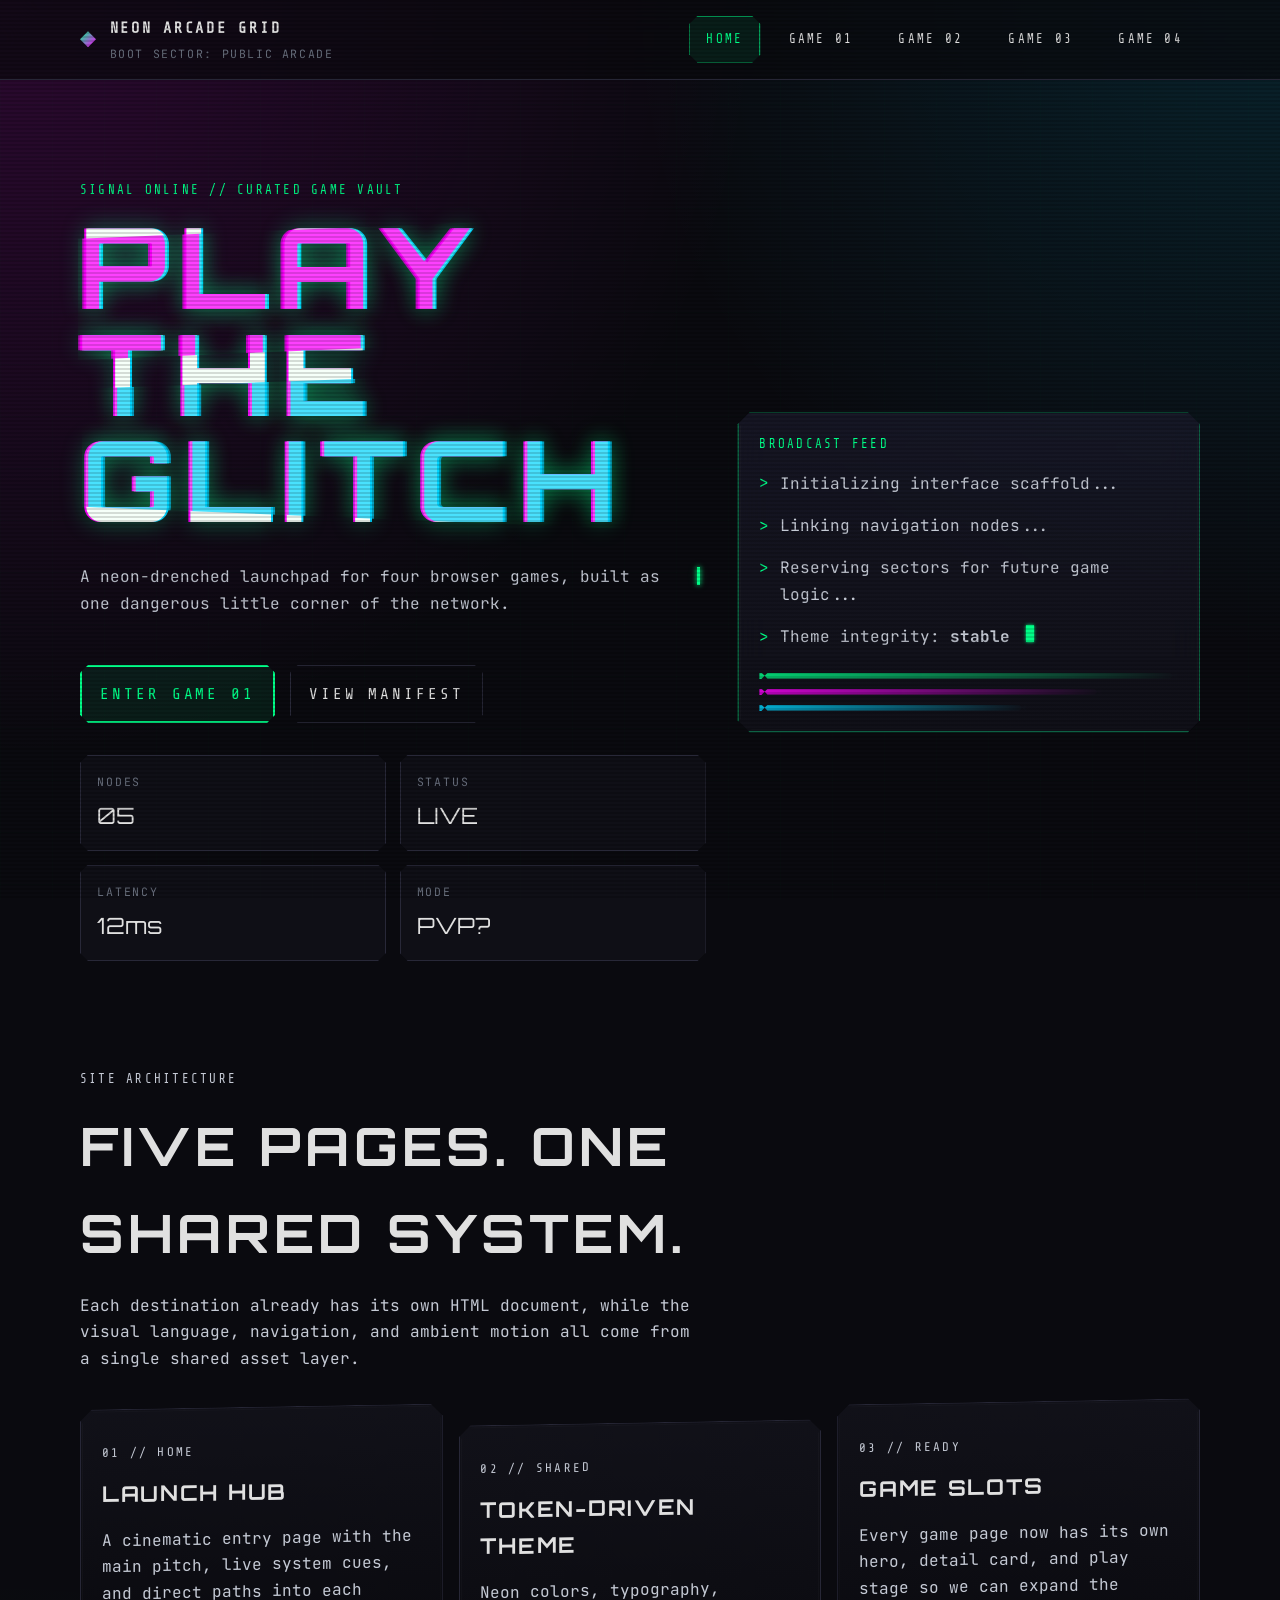
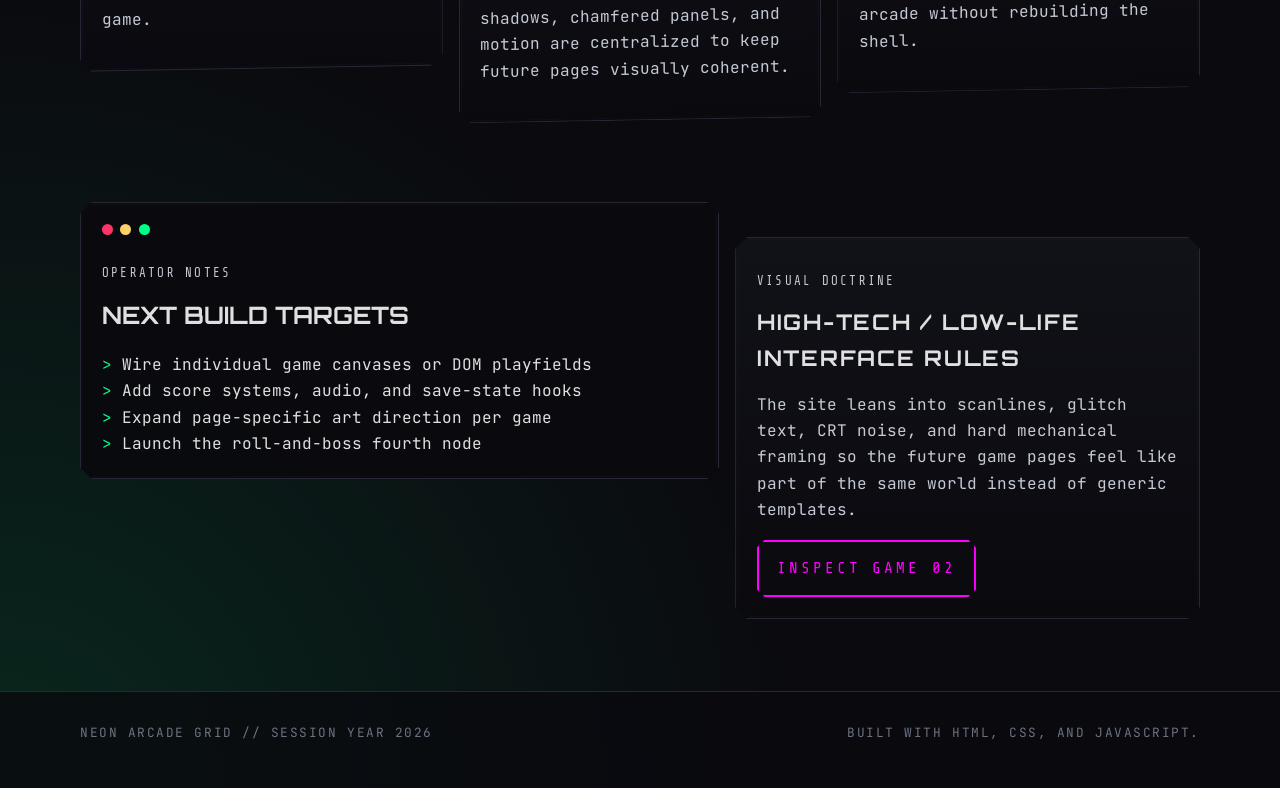
==== index.html @ 29656dc4 "Initial commit" ====
<!DOCTYPE html>
<html lang="en">
  <head>
    <meta charset="UTF-8" />
    <meta name="viewport" content="width=device-width, initial-scale=1.0" />
    <title>Neon Arcade Grid</title>
    <meta
      name="description"
      content="Neon Arcade Grid is a cyberpunk collection of browser games with glitch visuals, terminal-inspired UI, and neon-soaked navigation."
    />
    <link rel="preconnect" href="https://fonts.googleapis.com" />
    <link rel="preconnect" href="https://fonts.gstatic.com" crossorigin />
    <link
      href="https://fonts.googleapis.com/css2?family=JetBrains+Mono:wght@400;500;700;800&family=Orbitron:wght@500;700;800;900&family=Share+Tech+Mono&display=swap"
      rel="stylesheet"
    />
    <link rel="stylesheet" href="assets/css/styles.css" />
    <script defer src="assets/js/main.js"></script>
  </head>
  <body data-page="home">
    <div class="site-shell">
      <header class="site-header">
        <div class="container nav-frame">
          <a class="brand" href="index.html" aria-label="Neon Arcade Grid home">
            <span class="brand-mark"></span>
            <span class="brand-copy">
              <strong>Neon Arcade Grid</strong>
              <span>boot sector: public arcade</span>
            </span>
          </a>
          <button class="menu-toggle" type="button" aria-expanded="false" aria-controls="site-nav">
            <span></span>
            <span></span>
            <span></span>
            <span class="sr-only">Toggle navigation</span>
          </button>
          <nav class="site-nav" id="site-nav" aria-label="Primary">
            <a href="index.html" data-nav="home">Home</a>
            <a href="game-01.html" data-nav="game-01">Game 01</a>
            <a href="game-02.html" data-nav="game-02">Game 02</a>
            <a href="game-03.html" data-nav="game-03">Game 03</a>
            <a href="game-04.html" data-nav="game-04">Game 04</a>
          </nav>
        </div>
      </header>

      <main>
        <section class="hero-section">
          <div class="container hero-grid">
            <div class="hero-copy">
              <p class="eyebrow">Signal online // curated game vault</p>
              <h1 class="glitch-title" data-text="Play The Glitch">Play The Glitch</h1>
              <p class="hero-text type-line">
                A neon-drenched launchpad for four browser games, built as one dangerous little corner of the network.
              </p>
              <div class="hero-actions">
                <a class="button button-primary" href="game-01.html">Enter Game 01</a>
                <a class="button button-outline" href="#manifest">View Manifest</a>
              </div>
              <dl class="stat-grid">
                <div>
                  <dt>Nodes</dt>
                  <dd data-flicker="05">05</dd>
                </div>
                <div>
                  <dt>Status</dt>
                  <dd data-flicker="LIVE">LIVE</dd>
                </div>
                <div>
                  <dt>Latency</dt>
                  <dd data-flicker="12ms">12ms</dd>
                </div>
                <div>
                  <dt>Mode</dt>
                  <dd data-flicker="PVP?">PVP?</dd>
                </div>
              </dl>
            </div>

            <aside class="hero-panel panel holographic-panel" aria-label="System broadcast">
              <div class="panel-label">Broadcast feed</div>
              <div class="terminal-block">
                <p><span>&gt;</span> Initializing interface scaffold...</p>
                <p><span>&gt;</span> Linking navigation nodes...</p>
                <p><span>&gt;</span> Reserving sectors for future game logic...</p>
                <p><span>&gt;</span> Theme integrity: <strong>stable</strong><b class="cursor"></b></p>
              </div>
              <div class="hud-lines">
                <span></span>
                <span></span>
                <span></span>
              </div>
            </aside>
          </div>
        </section>

        <section class="content-section" id="manifest">
          <div class="container">
            <div class="section-heading">
              <p class="eyebrow accent-cyan">Site architecture</p>
              <h2>Five Pages. One Shared System.</h2>
              <p>
                Each destination already has its own HTML document, while the visual language, navigation, and ambient motion all come from a single shared asset layer.
              </p>
            </div>
            <div class="feature-grid">
              <article class="panel feature-card">
                <p class="card-tag">01 // Home</p>
                <h3>Launch Hub</h3>
                <p>A cinematic entry page with the main pitch, live system cues, and direct paths into each game.</p>
              </article>
              <article class="panel feature-card">
                <p class="card-tag accent-pink">02 // Shared</p>
                <h3>Token-Driven Theme</h3>
                <p>Neon colors, typography, shadows, chamfered panels, and motion are centralized to keep future pages visually coherent.</p>
              </article>
              <article class="panel feature-card">
                <p class="card-tag accent-cyan">03 // Ready</p>
                <h3>Game Slots</h3>
                <p>Every game page now has its own hero, detail card, and play stage so we can expand the arcade without rebuilding the shell.</p>
              </article>
            </div>
          </div>
        </section>

        <section class="content-section terminal-section">
          <div class="container terminal-layout">
            <article class="panel terminal-panel">
              <div class="terminal-topbar">
                <span></span>
                <span></span>
                <span></span>
              </div>
              <div class="terminal-copy">
                <p class="eyebrow">Operator notes</p>
                <h2>Next Build Targets</h2>
                <ul class="terminal-list">
                  <li><span>&gt;</span> Wire individual game canvases or DOM playfields</li>
                  <li><span>&gt;</span> Add score systems, audio, and save-state hooks</li>
                  <li><span>&gt;</span> Expand page-specific art direction per game</li>
                  <li><span>&gt;</span> Launch the roll-and-boss fourth node</li>
                </ul>
              </div>
            </article>
            <article class="panel manifesto-card">
              <p class="card-tag">Visual doctrine</p>
              <h3>High-tech / low-life interface rules</h3>
              <p>
                The site leans into scanlines, glitch text, CRT noise, and hard mechanical framing so the future game pages feel like part of the same world instead of generic templates.
              </p>
              <a class="button button-secondary" href="game-02.html">Inspect Game 02</a>
            </article>
          </div>
        </section>
      </main>

      <footer class="site-footer">
        <div class="container footer-frame">
          <p>Neon Arcade Grid // session year <span data-year></span></p>
          <p>Built with HTML, CSS, and JavaScript.</p>
        </div>
      </footer>
    </div>
  </body>
</html>
---- assets/css/styles.css ----
:root {
  --background: #0a0a0f;
  --foreground: #e0e0e0;
  --card: #12121a;
  --muted: #1c1c2e;
  --muted-foreground: #6b7280;
  --accent: #00ff88;
  --accent-secondary: #ff00ff;
  --accent-tertiary: #00d4ff;
  --border: #2a2a3a;
  --input: #12121a;
  --ring: #00ff88;
  --destructive: #ff3366;
  --shadow-neon: 0 0 5px #00ff88, 0 0 10px rgba(0, 255, 136, 0.25);
  --shadow-neon-sm: 0 0 3px #00ff88, 0 0 6px rgba(0, 255, 136, 0.18);
  --shadow-neon-lg: 0 0 10px #00ff88, 0 0 20px rgba(0, 255, 136, 0.38), 0 0 42px rgba(0, 255, 136, 0.16);
  --shadow-neon-secondary: 0 0 5px #ff00ff, 0 0 20px rgba(255, 0, 255, 0.38);
  --shadow-neon-tertiary: 0 0 5px #00d4ff, 0 0 20px rgba(0, 212, 255, 0.38);
  --container: min(1120px, calc(100% - 2rem));
  --transition-fast: 120ms steps(4);
  --transition-smooth: 220ms cubic-bezier(0.4, 0, 0.2, 1);
  --chamfer: polygon(0 12px, 12px 0, calc(100% - 12px) 0, 100% 12px, 100% calc(100% - 12px), calc(100% - 12px) 100%, 12px 100%, 0 calc(100% - 12px));
  --chamfer-sm: polygon(0 8px, 8px 0, calc(100% - 8px) 0, 100% 8px, 100% calc(100% - 8px), calc(100% - 8px) 100%, 8px 100%, 0 calc(100% - 8px));
}

*,
*::before,
*::after {
  box-sizing: border-box;
}

html {
  scroll-behavior: smooth;
}

body {
  margin: 0;
  min-height: 100vh;
  background:
    radial-gradient(circle at top left, rgba(255, 0, 255, 0.14), transparent 28%),
    radial-gradient(circle at top right, rgba(0, 212, 255, 0.12), transparent 24%),
    radial-gradient(circle at bottom left, rgba(0, 255, 136, 0.12), transparent 30%),
    var(--background);
  color: var(--foreground);
  font-family: "JetBrains Mono", "Fira Code", Consolas, monospace;
  line-height: 1.65;
  position: relative;
  overflow-x: hidden;
}

body::before {
  content: "";
  position: fixed;
  inset: 0;
  background-image:
    linear-gradient(rgba(0, 255, 136, 0.04) 1px, transparent 1px),
    linear-gradient(90deg, rgba(0, 255, 136, 0.04) 1px, transparent 1px);
  background-size: 52px 52px;
  opacity: 0.38;
  pointer-events: none;
  z-index: -2;
}

body::after {
  content: "";
  position: fixed;
  inset: 0;
  background: repeating-linear-gradient(0deg, transparent, transparent 2px, rgba(0, 0, 0, 0.34) 2px, rgba(0, 0, 0, 0.34) 4px);
  opacity: 0.4;
  pointer-events: none;
  z-index: 50;
}

a {
  color: inherit;
  text-decoration: none;
}

button,
a,
input,
textarea,
select {
  -webkit-tap-highlight-color: transparent;
}

button:focus-visible,
a:focus-visible {
  outline: 2px solid var(--ring);
  outline-offset: 4px;
  box-shadow: var(--shadow-neon);
}

.sr-only {
  position: absolute;
  width: 1px;
  height: 1px;
  padding: 0;
  margin: -1px;
  overflow: hidden;
  clip: rect(0, 0, 0, 0);
  border: 0;
}

.site-shell {
  position: relative;
  isolation: isolate;
}

.container {
  width: var(--container);
  margin: 0 auto;
}

.site-header {
  position: sticky;
  top: 0;
  z-index: 30;
  backdrop-filter: blur(18px);
  background: rgba(10, 10, 15, 0.72);
  border-bottom: 1px solid rgba(42, 42, 58, 0.9);
}

.nav-frame {
  display: flex;
  align-items: center;
  justify-content: space-between;
  gap: 1rem;
  padding: 1rem 0;
  position: relative;
}

.brand {
  display: inline-flex;
  align-items: center;
  gap: 0.85rem;
  min-height: 44px;
}

.brand-mark {
  width: 1rem;
  height: 1rem;
  background: linear-gradient(135deg, var(--accent), var(--accent-secondary));
  box-shadow: var(--shadow-neon-lg);
  clip-path: var(--chamfer-sm);
}

.brand-copy {
  display: grid;
  gap: 0.15rem;
}

.brand-copy strong,
.eyebrow,
.card-tag,
.stage-label,
.panel-label,
.site-nav a,
.button {
  font-family: "Share Tech Mono", monospace;
  letter-spacing: 0.18em;
  text-transform: uppercase;
}

.brand-copy strong {
  font-size: 0.95rem;
}

.brand-copy span {
  color: var(--muted-foreground);
  font-size: 0.72rem;
  letter-spacing: 0.14em;
  text-transform: uppercase;
}

.menu-toggle {
  display: none;
  width: 48px;
  height: 48px;
  border: 1px solid var(--border);
  background: rgba(18, 18, 26, 0.88);
  clip-path: var(--chamfer-sm);
  padding: 0;
  align-items: center;
  justify-content: center;
  flex-direction: column;
  gap: 0.28rem;
  cursor: pointer;
}

.menu-toggle span:not(.sr-only) {
  display: block;
  width: 20px;
  height: 2px;
  background: var(--foreground);
  transition: transform var(--transition-smooth), opacity var(--transition-smooth);
}

.menu-toggle[aria-expanded="true"] span:nth-child(1) {
  transform: translateY(6px) rotate(45deg);
}

.menu-toggle[aria-expanded="true"] span:nth-child(2) {
  opacity: 0;
}

.menu-toggle[aria-expanded="true"] span:nth-child(3) {
  transform: translateY(-6px) rotate(-45deg);
}

.site-nav {
  display: flex;
  align-items: center;
  gap: 0.7rem;
}

.site-nav a {
  position: relative;
  min-height: 44px;
  display: inline-flex;
  align-items: center;
  justify-content: center;
  padding: 0.75rem 1rem;
  color: var(--foreground);
  font-size: 0.78rem;
  clip-path: var(--chamfer-sm);
  border: 1px solid transparent;
  transition: color var(--transition-fast), border-color var(--transition-fast), box-shadow var(--transition-smooth), background var(--transition-smooth);
}

.site-nav a:hover,
.site-nav a.is-active {
  color: var(--accent);
  border-color: rgba(0, 255, 136, 0.6);
  background: rgba(0, 255, 136, 0.08);
  box-shadow: var(--shadow-neon-sm);
}

.hero-section,
.page-hero {
  padding: 5.5rem 0 3rem;
}

.hero-grid,
.page-hero-grid {
  display: grid;
  grid-template-columns: minmax(0, 1.15fr) minmax(280px, 0.85fr);
  gap: 2rem;
  align-items: center;
}

.eyebrow,
.card-tag,
.stage-label,
.panel-label {
  color: var(--accent);
  font-size: 0.78rem;
}

.accent-pink {
  color: var(--accent-secondary);
}

.accent-cyan {
  color: var(--accent-tertiary);
}

.glitch-title,
.page-title,
h2,
h3 {
  font-family: "Orbitron", "Share Tech Mono", monospace;
  text-transform: uppercase;
  margin: 0;
}

.glitch-title {
  position: relative;
  font-size: clamp(3.5rem, 10vw, 7rem);
  line-height: 0.95;
  letter-spacing: 0.1em;
  margin: 0.4rem 0 1rem;
  color: #f6fff9;
  text-shadow: -2px 0 var(--accent-secondary), 2px 0 var(--accent-tertiary), 0 0 24px rgba(0, 255, 136, 0.4);
  animation: rgb-shift 2.8s infinite steps(2);
}

.glitch-title::before,
.glitch-title::after {
  content: attr(data-text);
  position: absolute;
  inset: 0;
  pointer-events: none;
}

.glitch-title::before {
  color: var(--accent-secondary);
  transform: translate(-2px, 0);
  clip-path: polygon(0 8%, 100% 0, 100% 38%, 0 46%);
  opacity: 0.75;
  animation: glitch-slice 3s infinite steps(2);
}

.glitch-title::after {
  color: var(--accent-tertiary);
  transform: translate(2px, 0);
  clip-path: polygon(0 55%, 100% 48%, 100% 100%, 0 92%);
  opacity: 0.7;
  animation: glitch-slice 2.4s infinite reverse steps(2);
}

.page-title {
  font-size: clamp(2.7rem, 8vw, 5rem);
  letter-spacing: 0.12em;
  color: #f1fffb;
  text-shadow: -2px 0 var(--accent-secondary), 2px 0 var(--accent-tertiary);
}

.hero-text,
.section-heading p,
.panel p {
  max-width: 62ch;
  color: #c5cad5;
}

.type-line {
  position: relative;
  display: inline-block;
  padding-right: 0.75rem;
}

.type-line::after {
  content: "";
  position: absolute;
  right: 0;
  top: 0.2em;
  width: 0.16rem;
  height: 1.1em;
  background: var(--accent);
  box-shadow: var(--shadow-neon);
  animation: blink 1s step-end infinite;
}

.hero-actions {
  display: flex;
  flex-wrap: wrap;
  gap: 0.9rem;
  margin: 2rem 0;
}

.button {
  min-height: 46px;
  display: inline-flex;
  align-items: center;
  justify-content: center;
  padding: 0.85rem 1.15rem;
  border: 2px solid var(--accent);
  color: var(--accent);
  background: transparent;
  clip-path: var(--chamfer-sm);
  transition: transform var(--transition-fast), background var(--transition-fast), color var(--transition-fast), border-color var(--transition-fast), box-shadow var(--transition-smooth), filter var(--transition-fast);
}

.button:hover {
  transform: translateY(-1px);
}

.button:disabled {
  opacity: 0.42;
  cursor: not-allowed;
  filter: grayscale(0.2);
  transform: none;
  box-shadow: none;
}

.button-primary {
  background: rgba(0, 255, 136, 0.08);
}

.button-primary:hover {
  background: var(--accent);
  color: var(--background);
  box-shadow: var(--shadow-neon-lg);
}

.button-secondary {
  border-color: var(--accent-secondary);
  color: var(--accent-secondary);
}

.button-secondary:hover {
  background: var(--accent-secondary);
  color: var(--background);
  box-shadow: var(--shadow-neon-secondary);
}

.button-outline {
  border-width: 1px;
  border-color: var(--border);
  color: var(--foreground);
}

.button-outline:hover {
  border-color: var(--accent);
  color: var(--accent);
  box-shadow: var(--shadow-neon-sm);
}

.panel {
  position: relative;
  background: linear-gradient(180deg, rgba(18, 18, 26, 0.95), rgba(10, 10, 15, 0.94));
  border: 1px solid rgba(42, 42, 58, 0.92);
  padding: 1.3rem;
  clip-path: var(--chamfer);
  overflow: hidden;
  transition: transform var(--transition-fast), border-color var(--transition-fast), box-shadow var(--transition-smooth);
}

.panel::before {
  content: "";
  position: absolute;
  inset: 1px;
  border: 1px solid rgba(255, 255, 255, 0.02);
  clip-path: var(--chamfer);
  pointer-events: none;
}

.panel:hover {
  transform: translateY(-2px);
  border-color: rgba(0, 255, 136, 0.62);
  box-shadow: var(--shadow-neon);
}

.holographic-panel {
  background: linear-gradient(180deg, rgba(28, 28, 46, 0.68), rgba(18, 18, 26, 0.84));
  border-color: rgba(0, 255, 136, 0.32);
  backdrop-filter: blur(16px);
  box-shadow: var(--shadow-neon-sm);
}

.holographic-panel::after,
.detail-panel::after,
.manifesto-card::after {
  content: "";
  position: absolute;
  inset: 0;
  background: linear-gradient(90deg, transparent 0, rgba(0, 255, 136, 0.08) 50%, transparent 100%);
  transform: translateX(-100%);
  animation: sweep 5s infinite;
  pointer-events: none;
}

.terminal-block,
.terminal-copy {
  font-family: "JetBrains Mono", monospace;
}

.terminal-block p,
.terminal-list li {
  display: flex;
  align-items: baseline;
  gap: 0.65rem;
}

.terminal-block span,
.terminal-list span {
  color: var(--accent);
}

.cursor {
  display: inline-block;
  width: 0.5rem;
  height: 1.05rem;
  margin-left: 0.35rem;
  background: var(--accent);
  animation: blink 1s step-end infinite;
  vertical-align: text-bottom;
  box-shadow: var(--shadow-neon-sm);
}

.hud-lines {
  display: grid;
  gap: 0.65rem;
  margin-top: 1.4rem;
}

.hud-lines span {
  display: block;
  height: 0.35rem;
  background: linear-gradient(90deg, var(--accent), transparent);
  clip-path: var(--chamfer-sm);
  opacity: 0.8;
}

.hud-lines span:nth-child(2) {
  background: linear-gradient(90deg, var(--accent-secondary), transparent);
  width: 82%;
}

.hud-lines span:nth-child(3) {
  background: linear-gradient(90deg, var(--accent-tertiary), transparent);
  width: 64%;
}

.stat-grid {
  display: grid;
  grid-template-columns: repeat(2, minmax(0, 1fr));
  gap: 0.85rem;
  margin-top: 2rem;
}

.stat-grid div {
  padding: 1rem;
  background: rgba(18, 18, 26, 0.72);
  border: 1px solid rgba(42, 42, 58, 0.95);
  clip-path: var(--chamfer-sm);
}

.stat-grid dt {
  font-size: 0.72rem;
  text-transform: uppercase;
  letter-spacing: 0.16em;
  color: var(--muted-foreground);
}

.stat-grid dd {
  margin: 0.4rem 0 0;
  font-family: "Orbitron", monospace;
  font-size: 1.4rem;
  color: var(--foreground);
}

.content-section {
  padding: 2rem 0 4.5rem;
}

.section-heading {
  max-width: 48rem;
  margin-bottom: 1.75rem;
}

.section-heading h2 {
  font-size: clamp(2rem, 5vw, 3.3rem);
  letter-spacing: 0.08em;
  margin: 0.2rem 0 0.8rem;
}

.feature-grid {
  display: grid;
  grid-template-columns: repeat(3, minmax(0, 1fr));
  gap: 1rem;
  align-items: start;
  transform: skewY(-1deg);
}

.feature-card:nth-child(2) {
  transform: translateY(1.4rem);
}

.feature-card:nth-child(3) {
  transform: translateY(0.5rem);
}

.feature-card h3,
.manifesto-card h3,
.detail-panel h2 {
  font-size: 1.35rem;
  letter-spacing: 0.08em;
  margin: 0.4rem 0 0.8rem;
}

.terminal-section {
  position: relative;
}

.terminal-layout {
  display: grid;
  grid-template-columns: minmax(0, 1.1fr) minmax(280px, 0.8fr);
  gap: 1rem;
  align-items: start;
}

.terminal-panel {
  background: rgba(10, 10, 15, 0.96);
}

.terminal-topbar {
  display: flex;
  gap: 0.45rem;
  padding-bottom: 1rem;
}

.terminal-topbar span {
  width: 0.7rem;
  height: 0.7rem;
  border-radius: 999px;
  background: var(--destructive);
}

.terminal-topbar span:nth-child(2) {
  background: #ffd166;
}

.terminal-topbar span:nth-child(3) {
  background: var(--accent);
}

.terminal-list {
  padding: 0;
  margin: 1rem 0 0;
  list-style: none;
}

.manifesto-card {
  margin-top: 2.2rem;
}

.inner-page {
  min-height: calc(100vh - 180px);
}

body[data-page="game-04"] .site-shell {
  min-height: 100vh;
  display: grid;
  grid-template-rows: auto 1fr;
}

body[data-page="game-04"] .inner-page {
  min-height: 0;
  height: calc(100vh - 78px);
  display: grid;
  grid-template-rows: auto auto 1fr;
  overflow: hidden;
}

body[data-page="game-04"] .page-hero {
  padding: 1rem 0 0.75rem;
}

body[data-page="game-04"] .page-hero-grid {
  gap: 1rem;
  align-items: start;
}

body[data-page="game-04"] .page-title {
  font-size: clamp(2rem, 4.2vw, 3.3rem);
}

body[data-page="game-04"] .hero-text {
  max-width: 54ch;
  font-size: 0.95rem;
}

body[data-page="game-04"] .hero-actions {
  margin: 1rem 0 0;
}

body[data-page="game-04"] .hero-actions .button {
  min-height: 40px;
  padding: 0.7rem 1rem;
}

body[data-page="game-04"] .detail-panel h2 {
  font-size: 1.05rem;
  margin-bottom: 0.45rem;
}

body[data-page="game-04"] .detail-panel p {
  font-size: 0.9rem;
}

body[data-page="game-04"] .content-section {
  padding: 0.75rem 0 1rem;
  min-height: 0;
  display: grid;
}

body[data-page="game-04"] .content-section > .container {
  min-height: 0;
}

body[data-page="game-04"] .terminal-panel.slim-terminal {
  max-height: 100%;
  overflow: auto;
}

body[data-page="game-04"] .site-footer {
  display: none;
}

@media (min-width: 901px) {
  body[data-page="game-04"] .page-hero {
    display: none;
  }

  body[data-page="game-04"] .inner-page {
    grid-template-rows: auto 1fr;
  }

  body[data-page="game-04"] .content-section {
    padding: 0.4rem 0 0.5rem;
  }

  body[data-page="game-04"] .relic-layout {
    grid-template-columns: 1fr;
  }

  body[data-page="game-04"] .terminal-panel.slim-terminal {
    display: none;
  }

  body[data-page="game-04"] .relic-panel {
    gap: 0.75rem;
  }

  body[data-page="game-04"] .relic-hud {
    align-items: center;
  }

  body[data-page="game-04"] .relic-grid {
    grid-template-columns: minmax(0, 1.7fr) minmax(300px, 0.82fr);
    gap: 0.75rem;
    min-height: 0;
  }

  body[data-page="game-04"] .relic-live-strip {
    gap: 0.55rem;
  }

  body[data-page="game-04"] .relic-screen {
    padding: 0.65rem;
    gap: 0.55rem;
  }

  body[data-page="game-04"] .relic-canvas {
    max-height: min(32vh, 300px);
  }

  body[data-page="game-04"] .combat-log {
    min-height: 104px;
    max-height: 140px;
  }

  body[data-page="game-04"] .loadout-card {
    padding: 0.8rem;
  }

  body[data-page="game-04"] .loadout-list {
    gap: 0.55rem;
    max-height: none;
  }

  body[data-page="game-04"] .actor-card {
    min-height: 94px;
  }

  body[data-page="game-04"] .combat-stage {
    gap: 0.75rem;
    max-height: none;
    overflow: visible;
    padding-right: 0;
  }
}

.landscape-warning {
  display: none;
  padding: 1.5rem 0 0;
}

.landscape-warning-panel {
  text-align: center;
  display: grid;
  gap: 0.55rem;
}

.game-layout {
  display: grid;
  grid-template-columns: minmax(0, 1.4fr) minmax(260px, 0.6fr);
  gap: 1rem;
  align-items: start;
}

.alt-layout {
  grid-template-columns: minmax(260px, 0.65fr) minmax(0, 1.35fr);
}

.relic-layout {
  grid-template-columns: minmax(220px, 0.42fr) minmax(0, 1.58fr);
  align-items: stretch;
  min-height: 100%;
}

.slim-terminal {
  min-height: 100%;
}

.game-stage,
.wide-stage {
  padding: 1rem;
}

.snake-panel {
  display: grid;
  gap: 1rem;
}

.snake-hud {
  display: flex;
  justify-content: space-between;
  gap: 1rem;
  align-items: end;
}

.snake-meta {
  display: grid;
  gap: 0.75rem;
  justify-items: end;
}

.ping-meta {
  display: grid;
  gap: 0.75rem;
  justify-items: end;
}

.score-row {
  display: flex;
  flex-wrap: wrap;
  gap: 0.75rem;
}

.ping-ai-score {
  border-color: rgba(255, 0, 255, 0.45);
  background: rgba(255, 0, 255, 0.08);
  box-shadow: var(--shadow-neon-secondary);
}

.ping-ai-score strong {
  color: var(--accent-secondary);
  text-shadow: 0 0 12px rgba(255, 0, 255, 0.35);
}

.mode-switcher {
  display: flex;
  flex-wrap: wrap;
  justify-content: flex-end;
  gap: 0.5rem;
}

.mode-button {
  min-height: 40px;
  padding: 0.65rem 0.85rem;
  font-size: 0.72rem;
}

.mode-button.is-active {
  border-color: var(--accent-secondary);
  color: var(--accent-secondary);
  background: rgba(255, 0, 255, 0.12);
  box-shadow: var(--shadow-neon-secondary);
}

.snake-status {
  margin: 0.35rem 0 0;
  color: var(--muted-foreground);
  text-transform: uppercase;
  letter-spacing: 0.12em;
  font-size: 0.82rem;
}

.score-box {
  min-width: 110px;
  padding: 0.9rem 1rem;
  border: 1px solid rgba(0, 255, 136, 0.45);
  clip-path: var(--chamfer-sm);
  background: rgba(0, 255, 136, 0.06);
  box-shadow: var(--shadow-neon-sm);
  text-align: right;
}

.score-box span {
  display: block;
  color: var(--muted-foreground);
  font-family: "Share Tech Mono", monospace;
  font-size: 0.72rem;
  letter-spacing: 0.18em;
  text-transform: uppercase;
}

.score-box strong {
  display: block;
  margin-top: 0.3rem;
  font-family: "Orbitron", monospace;
  font-size: 2rem;
  color: var(--accent);
  text-shadow: 0 0 12px rgba(0, 255, 136, 0.35);
}

.stage-screen {
  min-height: 360px;
  display: grid;
  justify-items: center;
  align-items: center;
  margin-top: 0.8rem;
  color: var(--foreground);
  text-transform: uppercase;
  letter-spacing: 0.18em;
  text-align: center;
  padding: 1.5rem;
  border: 1px solid rgba(42, 42, 58, 0.95);
  clip-path: var(--chamfer);
  background:
    radial-gradient(circle at center, rgba(0, 255, 136, 0.14), transparent 55%),
    linear-gradient(180deg, rgba(28, 28, 46, 0.75), rgba(10, 10, 15, 0.95));
  box-shadow: inset 0 0 30px rgba(0, 255, 136, 0.08);
}

.snake-screen {
  position: relative;
  overflow: hidden;
  padding: clamp(0.75rem, 2vw, 1rem);
  background:
    linear-gradient(rgba(0, 255, 136, 0.06) 1px, transparent 1px),
    linear-gradient(90deg, rgba(0, 255, 136, 0.06) 1px, transparent 1px),
    radial-gradient(circle at center, rgba(0, 255, 136, 0.14), transparent 60%),
    linear-gradient(180deg, rgba(7, 19, 14, 0.96), rgba(10, 10, 15, 0.98));
  background-size: 24px 24px, 24px 24px, auto, auto;
}

.ping-panel {
  display: grid;
  gap: 1rem;
}

.ping-hud {
  display: flex;
  justify-content: space-between;
  gap: 1rem;
  align-items: end;
}

.ping-screen {
  position: relative;
  overflow: hidden;
  padding: clamp(0.75rem, 2vw, 1rem);
  background:
    linear-gradient(rgba(255, 0, 255, 0.06) 1px, transparent 1px),
    linear-gradient(90deg, rgba(255, 0, 255, 0.06) 1px, transparent 1px),
    radial-gradient(circle at center, rgba(255, 0, 255, 0.12), transparent 60%),
    linear-gradient(180deg, rgba(20, 8, 19, 0.96), rgba(10, 10, 15, 0.98));
  background-size: 28px 28px, 28px 28px, auto, auto;
}

.ping-canvas {
  width: min(100%, 520px);
  aspect-ratio: 52 / 76;
  border: 1px solid rgba(255, 0, 255, 0.3);
  clip-path: var(--chamfer-sm);
  background:
    repeating-linear-gradient(0deg, rgba(255, 255, 255, 0.02), rgba(255, 255, 255, 0.02) 2px, transparent 2px, transparent 4px),
    rgba(12, 7, 14, 0.98);
  box-shadow: inset 0 0 24px rgba(255, 0, 255, 0.12), 0 0 24px rgba(255, 0, 255, 0.1);
  cursor: crosshair;
}

.cube-panel {
  display: grid;
  gap: 1rem;
}

.cube-hud {
  display: flex;
  justify-content: space-between;
  gap: 1rem;
  align-items: end;
}

.cube-screen {
  position: relative;
  overflow: hidden;
  padding: clamp(0.75rem, 2vw, 1rem);
  background:
    linear-gradient(rgba(0, 212, 255, 0.06) 1px, transparent 1px),
    linear-gradient(90deg, rgba(0, 212, 255, 0.06) 1px, transparent 1px),
    radial-gradient(circle at center, rgba(0, 212, 255, 0.14), transparent 60%),
    linear-gradient(180deg, rgba(8, 16, 22, 0.96), rgba(10, 10, 15, 0.98));
  background-size: 28px 28px, 28px 28px, auto, auto;
}

.cube-canvas {
  width: min(100%, clamp(320px, 72vh, 560px));
  aspect-ratio: 1;
  justify-self: center;
  align-self: center;
  border: 1px solid rgba(0, 212, 255, 0.3);
  clip-path: var(--chamfer-sm);
  background:
    repeating-linear-gradient(0deg, rgba(255, 255, 255, 0.02), rgba(255, 255, 255, 0.02) 2px, transparent 2px, transparent 4px),
    rgba(7, 12, 18, 0.98);
  box-shadow: inset 0 0 24px rgba(0, 212, 255, 0.12), 0 0 24px rgba(0, 212, 255, 0.1);
}

.relic-panel {
  display: grid;
  gap: 1rem;
  min-height: 100%;
}

.relic-hud {
  display: flex;
  justify-content: space-between;
  gap: 1rem;
  align-items: end;
}

.relic-grid {
  display: grid;
  grid-template-columns: minmax(0, 1.55fr) minmax(320px, 0.95fr);
  gap: 1rem;
  align-items: start;
  min-height: 100%;
}

.relic-subpanel {
  display: grid;
  gap: 1rem;
  min-height: 0;
}

.relic-sidebar {
  display: grid;
  gap: 1rem;
  grid-template-rows: minmax(0, 1fr) minmax(0, 1fr);
  min-height: 0;
}

.relic-loadout-panel,
.relic-combat-panel {
  min-height: 0;
  align-content: start;
}

.relic-loadout-panel {
  grid-template-rows: auto auto auto minmax(0, 1fr);
}

.relic-combat-panel {
  grid-template-rows: auto minmax(0, 1fr);
}

.relic-arena-panel {
  display: grid;
  gap: 1rem;
  min-height: 100%;
  grid-template-rows: auto auto minmax(0, 1fr);
}

.arena-heading {
  display: grid;
  gap: 0.35rem;
}

.arena-hint {
  margin: 0;
  color: #c8d2dd;
  font-size: 0.86rem;
}

.relic-live-strip {
  display: grid;
  gap: 0.7rem;
}

.relic-live-overlay {
  width: 100%;
  align-self: start;
}

.relic-bars {
  grid-template-columns: repeat(2, minmax(0, 1fr));
}

.relic-screen {
  min-height: 0;
  height: 100%;
  align-content: start;
  gap: 0.75rem;
  padding: clamp(0.75rem, 2vw, 1rem);
  background:
    linear-gradient(rgba(90, 255, 214, 0.07) 1px, transparent 1px),
    linear-gradient(90deg, rgba(90, 255, 214, 0.07) 1px, transparent 1px),
    radial-gradient(circle at center, rgba(92, 224, 255, 0.2), transparent 60%),
    linear-gradient(180deg, rgba(16, 30, 42, 0.96), rgba(14, 20, 28, 0.99));
  background-size: 28px 28px, 28px 28px, auto, auto;
}

.relic-canvas {
  width: 100%;
  max-width: 100%;
  aspect-ratio: 16 / 9;
  max-height: min(42vh, 420px);
  align-self: start;
  border: 1px solid rgba(0, 212, 255, 0.3);
  clip-path: var(--chamfer-sm);
  background:
    repeating-linear-gradient(0deg, rgba(255, 255, 255, 0.02), rgba(255, 255, 255, 0.02) 2px, transparent 2px, transparent 4px),
    rgba(12, 24, 34, 0.98);
  box-shadow: inset 0 0 26px rgba(92, 224, 255, 0.18), 0 0 28px rgba(0, 212, 255, 0.12);
}

.loadout-list {
  display: grid;
  gap: 0.8rem;
  min-height: 0;
  overflow-y: auto;
  overscroll-behavior: contain;
  padding-right: 0.3rem;
}

.loadout-card {
  padding: 1rem;
  background: rgba(18, 18, 26, 0.8);
  border: 1px solid rgba(42, 42, 58, 0.95);
  clip-path: var(--chamfer-sm);
}

.loadout-card span,
.combat-bar span,
.actor-card p {
  display: block;
  color: var(--muted-foreground);
  font-family: "Share Tech Mono", monospace;
  font-size: 0.72rem;
  letter-spacing: 0.16em;
  text-transform: uppercase;
}

.loadout-card strong,
.actor-card strong {
  display: block;
  margin-top: 0.35rem;
  font-family: "Orbitron", monospace;
  font-size: 1.15rem;
}

.rarity-common {
  color: #d7dde7;
}

.rarity-uncommon {
  color: #72ffa9;
  text-shadow: 0 0 10px rgba(114, 255, 169, 0.2);
}

.rarity-rare {
  color: #55e4ff;
  text-shadow: 0 0 10px rgba(85, 228, 255, 0.24);
}

.rarity-epic {
  color: #ff7bff;
  text-shadow: 0 0 12px rgba(255, 123, 255, 0.28);
}

.rarity-legendary {
  color: #ffd166;
  text-shadow: 0 0 14px rgba(255, 209, 102, 0.32);
}

.rarity-mythic {
  color: #ff5f87;
  text-shadow: 0 0 16px rgba(255, 95, 135, 0.38);
}

.rarity-exotic {
  color: #8a7dff;
  text-shadow: 0 0 18px rgba(138, 125, 255, 0.42);
}

.rarity-divine {
  color: #fff1a1;
  text-shadow: 0 0 20px rgba(255, 241, 161, 0.5);
}

.rarity-godlike {
  color: #fff7c7;
  text-shadow: 0 0 24px rgba(255, 247, 199, 0.72), 0 0 40px rgba(255, 217, 92, 0.35);
}

.actor-card span {
  color: #c9d2de;
  font-size: 0.8rem;
}

.loadout-card p {
  margin: 0.55rem 0 0;
  color: #c7d0db;
}

.roll-actions,
.combat-actions {
  display: flex;
  flex-wrap: wrap;
  gap: 0.75rem;
}

.relic-top-actions,
.relic-roll-actions {
  display: grid;
  grid-template-columns: repeat(3, minmax(0, 1fr));
  gap: 0.6rem;
}

.relic-top-actions .button,
.relic-roll-actions .button {
  width: 100%;
  min-height: 38px;
  padding: 0.58rem 0.55rem;
  font-size: 0.68rem;
}

.combat-stage {
  display: grid;
  gap: 1rem;
  min-height: 0;
  overflow-y: auto;
  overscroll-behavior: contain;
}

.combat-bars {
  display: grid;
  gap: 0.9rem;
}

.combat-bar strong {
  color: var(--foreground);
}

.bar-shell {
  margin-top: 0.45rem;
  height: 12px;
  border: 1px solid rgba(42, 42, 58, 0.95);
  background: rgba(10, 10, 15, 0.92);
  clip-path: var(--chamfer-sm);
  overflow: hidden;
}

.bar-fill {
  height: 100%;
  width: 100%;
  transition: width 180ms linear;
}

.player-fill {
  background: linear-gradient(90deg, var(--accent-tertiary), var(--accent));
}

.enemy-fill {
  background: linear-gradient(90deg, var(--destructive), var(--accent-secondary));
}

.combat-actors {
  display: grid;
  grid-template-columns: repeat(2, minmax(0, 1fr));
  gap: 0.8rem;
}

.actor-card {
  min-height: 120px;
  padding: 1rem;
  border: 1px solid rgba(42, 42, 58, 0.95);
  clip-path: var(--chamfer-sm);
  display: grid;
  align-content: center;
  gap: 0.35rem;
  text-align: center;
}

.player-actor {
  background: radial-gradient(circle at center, rgba(0, 212, 255, 0.18), rgba(10, 10, 15, 0.92));
}

.enemy-actor {
  background: radial-gradient(circle at center, rgba(255, 0, 255, 0.16), rgba(10, 10, 15, 0.92));
}

.combat-log {
  min-height: 128px;
  max-height: 180px;
  overflow: auto;
  padding: 1rem;
  border: 1px solid rgba(42, 42, 58, 0.95);
  background: rgba(10, 10, 15, 0.96);
  clip-path: var(--chamfer-sm);
  display: grid;
  gap: 0.45rem;
  align-content: start;
}

.combat-log p {
  margin: 0;
  color: #d6dce5;
}

.odds-panel {
  display: grid;
  gap: 0.55rem;
  padding: 0.7rem;
  border: 1px solid rgba(255, 0, 255, 0.28);
  background: rgba(255, 0, 255, 0.05);
  clip-path: var(--chamfer-sm);
}

.odds-grid {
  display: grid;
  grid-template-columns: repeat(3, minmax(0, 1fr));
  gap: 0.35rem;
}

.odds-row {
  padding: 0.48rem 0.55rem;
  border: 1px solid rgba(42, 42, 58, 0.92);
  background: rgba(10, 10, 15, 0.72);
  clip-path: var(--chamfer-sm);
}

.odds-row span {
  display: block;
  color: var(--muted-foreground);
  font-family: "Share Tech Mono", monospace;
  font-size: 0.58rem;
  letter-spacing: 0.16em;
  text-transform: uppercase;
}

.odds-row strong {
  display: block;
  margin-top: 0.2rem;
  font-family: "Orbitron", monospace;
  font-size: 0.78rem;
}

.snake-canvas {
  width: min(100%, 480px);
  aspect-ratio: 1;
  border: 1px solid rgba(0, 255, 136, 0.3);
  clip-path: var(--chamfer-sm);
  background:
    repeating-linear-gradient(0deg, rgba(0, 0, 0, 0.08), rgba(0, 0, 0, 0.08) 2px, transparent 2px, transparent 4px),
    rgba(3, 14, 10, 0.98);
  box-shadow: inset 0 0 24px rgba(0, 255, 136, 0.12), 0 0 24px rgba(0, 255, 136, 0.1);
}

.snake-overlay {
  position: absolute;
  inset: 0;
  display: grid;
  place-items: center;
  align-content: center;
  gap: 0.9rem;
  padding: 1.5rem;
  text-align: center;
  background: rgba(7, 10, 12, 0.82);
  backdrop-filter: blur(8px);
  transition: opacity var(--transition-smooth), visibility var(--transition-smooth);
}

.snake-overlay.is-hidden {
  opacity: 0;
  visibility: hidden;
  pointer-events: none;
}

.snake-overlay h2 {
  font-size: clamp(1.5rem, 4vw, 2.3rem);
  letter-spacing: 0.08em;
}

.snake-overlay p {
  max-width: 32ch;
  margin: 0;
}

.is-visually-hidden {
  display: none;
}

.magenta-screen {
  background:
    radial-gradient(circle at center, rgba(255, 0, 255, 0.16), transparent 55%),
    linear-gradient(180deg, rgba(28, 18, 46, 0.75), rgba(10, 10, 15, 0.95));
  box-shadow: inset 0 0 30px rgba(255, 0, 255, 0.08);
}

.cyan-screen {
  background:
    radial-gradient(circle at center, rgba(0, 212, 255, 0.16), transparent 55%),
    linear-gradient(180deg, rgba(18, 26, 46, 0.75), rgba(10, 10, 15, 0.95));
  box-shadow: inset 0 0 30px rgba(0, 212, 255, 0.08);
}

.wide-stage .stage-screen {
  min-height: 440px;
}

.site-footer {
  border-top: 1px solid rgba(42, 42, 58, 0.95);
  background: rgba(10, 10, 15, 0.78);
}

.footer-frame {
  display: flex;
  justify-content: space-between;
  gap: 1rem;
  padding: 1.1rem 0 2rem;
  color: var(--muted-foreground);
  font-size: 0.8rem;
  text-transform: uppercase;
  letter-spacing: 0.12em;
}

@keyframes blink {
  50% {
    opacity: 0;
  }
}

@keyframes rgb-shift {
  0%,
  100% {
    text-shadow: -2px 0 var(--accent-secondary), 2px 0 var(--accent-tertiary), 0 0 24px rgba(0, 255, 136, 0.4);
  }
  50% {
    text-shadow: 2px 0 var(--accent-secondary), -2px 0 var(--accent-tertiary), 0 0 28px rgba(0, 255, 136, 0.5);
  }
}

@keyframes glitch-slice {
  0%,
  100% {
    transform: translate(0, 0);
  }
  20% {
    transform: translate(-3px, 2px);
  }
  40% {
    transform: translate(2px, -2px);
  }
  60% {
    transform: translate(-2px, -1px);
  }
  80% {
    transform: translate(2px, 1px);
  }
}

@keyframes sweep {
  0% {
    transform: translateX(-100%);
  }
  45%,
  100% {
    transform: translateX(100%);
  }
}

@media (prefers-reduced-motion: reduce) {
  html {
    scroll-behavior: auto;
  }

  *,
  *::before,
  *::after {
    animation-duration: 0.01ms !important;
    animation-iteration-count: 1 !important;
    transition-duration: 0.01ms !important;
  }
}

@media (max-width: 900px) {
  .hero-grid,
  .page-hero-grid,
  .terminal-layout,
  .game-layout,
  .alt-layout,
  .feature-grid {
    grid-template-columns: 1fr;
    transform: none;
  }

  .feature-card:nth-child(2),
  .feature-card:nth-child(3),
  .manifesto-card {
    transform: none;
    margin-top: 0;
  }

  .menu-toggle {
    display: inline-flex;
  }

  .site-nav {
    position: absolute;
    top: calc(100% + 0.6rem);
    left: 1rem;
    right: 1rem;
    display: grid;
    gap: 0.55rem;
    padding: 0.8rem;
    border: 1px solid var(--border);
    clip-path: var(--chamfer);
    background: rgba(10, 10, 15, 0.96);
    box-shadow: var(--shadow-neon-sm);
    opacity: 0;
    transform: translateY(-10px);
    pointer-events: none;
    transition: opacity var(--transition-smooth), transform var(--transition-smooth);
  }

  .site-nav.is-open {
    opacity: 1;
    transform: translateY(0);
    pointer-events: auto;
  }

  .site-nav a {
    width: 100%;
  }

  .footer-frame {
    flex-direction: column;
  }

  .relic-layout {
    grid-template-columns: 1fr;
  }

  body[data-page="game-04"] .inner-page {
    height: auto;
    min-height: calc(100vh - 78px);
    overflow: visible;
  }

  body[data-page="game-04"] .content-section {
    display: block;
  }

  body[data-page="game-04"] .site-footer {
    display: block;
  }

  .relic-grid,
  .combat-actors {
    grid-template-columns: 1fr;
  }

  .relic-bars,
  .relic-top-actions,
  .relic-roll-actions,
  .odds-grid {
    grid-template-columns: 1fr;
  }
}

@media (orientation: portrait) and (max-width: 1024px) {
  .landscape-warning {
    display: block;
  }
}

@media (max-width: 640px) {
  .hero-section,
  .page-hero,
  .content-section {
    padding-top: 4rem;
    padding-bottom: 3rem;
  }

  .glitch-title {
    font-size: clamp(2.9rem, 16vw, 4.8rem);
  }

  .page-title {
    font-size: clamp(2.35rem, 13vw, 3.6rem);
  }

  .hero-actions .button {
    width: 100%;
  }

  .snake-hud {
    align-items: stretch;
    flex-direction: column;
  }

  .snake-meta,
  .ping-meta,
  .mode-switcher {
    justify-items: stretch;
    justify-content: stretch;
  }

  .ping-hud,
  .score-box {
    text-align: left;
  }

  .ping-hud {
    align-items: stretch;
    flex-direction: column;
  }

  .relic-hud {
    align-items: stretch;
    flex-direction: column;
  }

  .score-row {
    flex-direction: column;
  }

  .relic-panel {
    min-height: 0;
  }

  .stat-grid {
    grid-template-columns: 1fr;
  }

  .stage-screen,
  .wide-stage .stage-screen {
    min-height: 280px;
  }
}
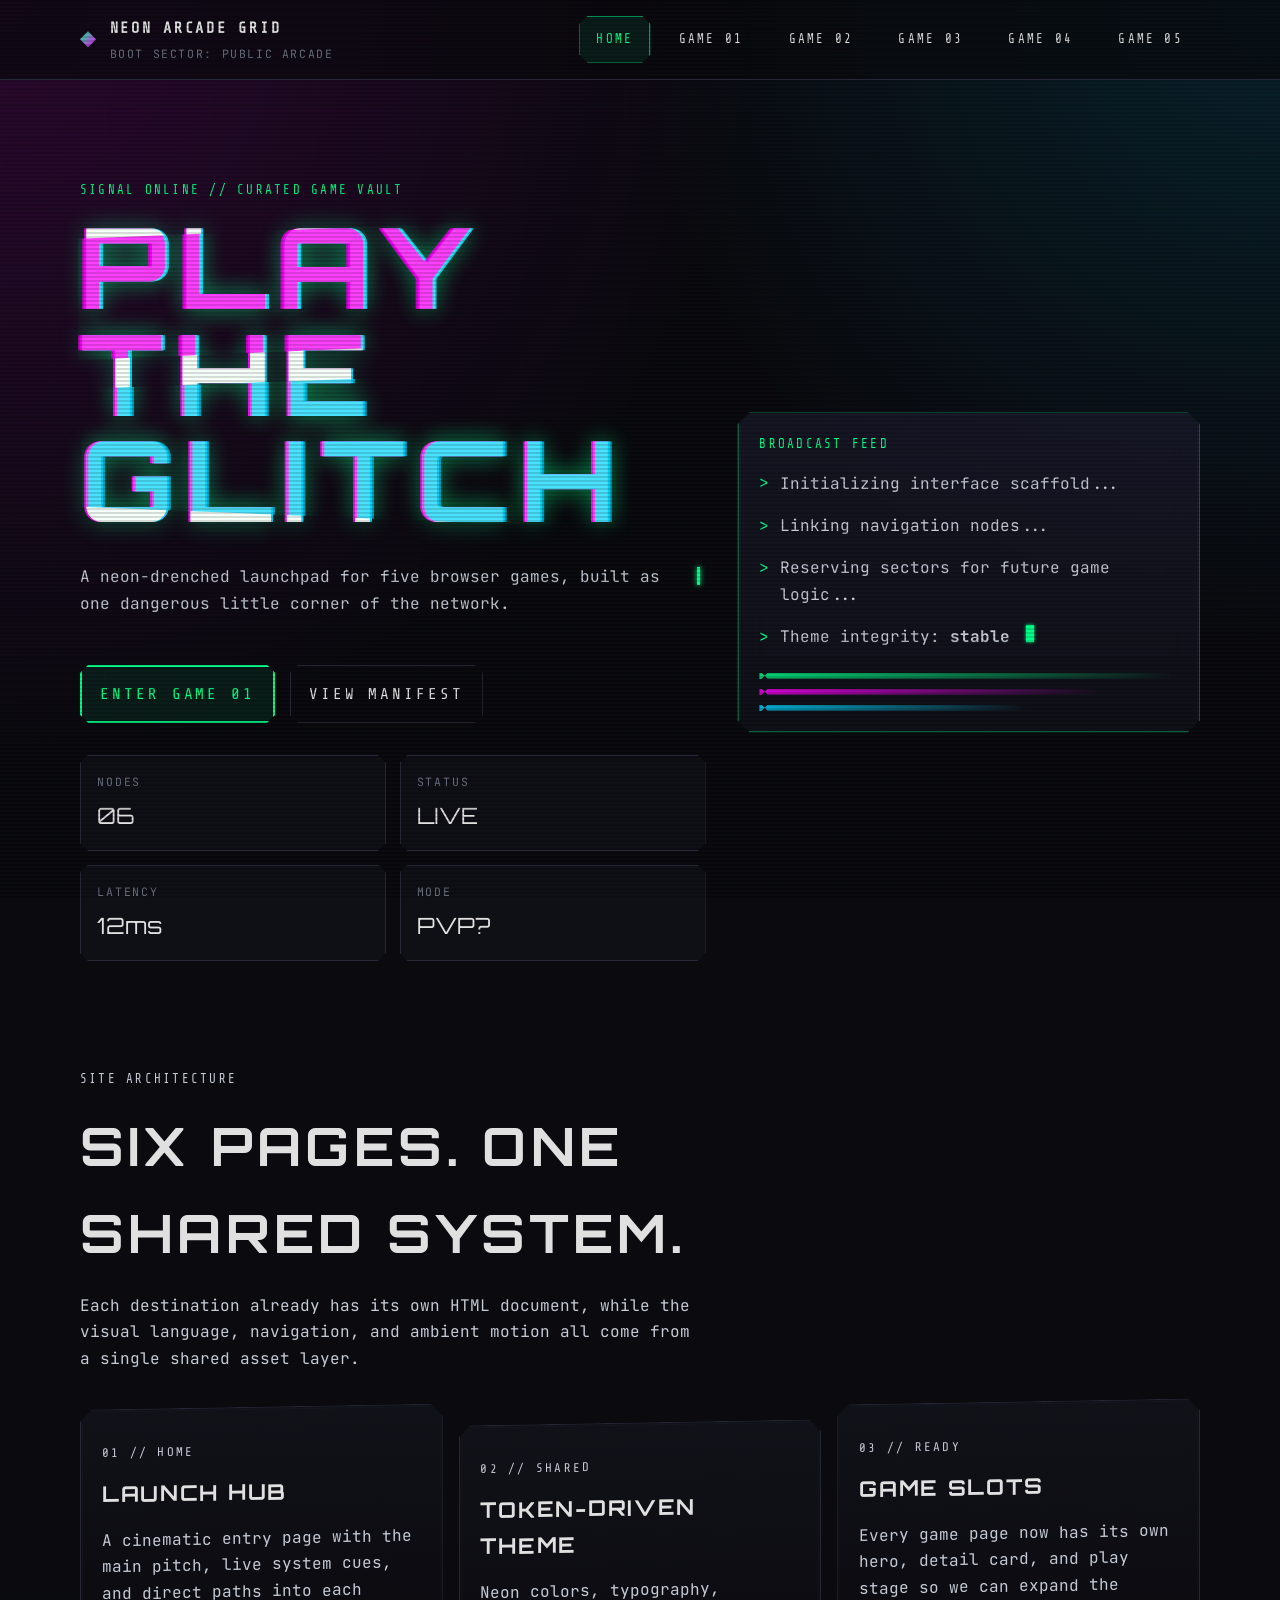
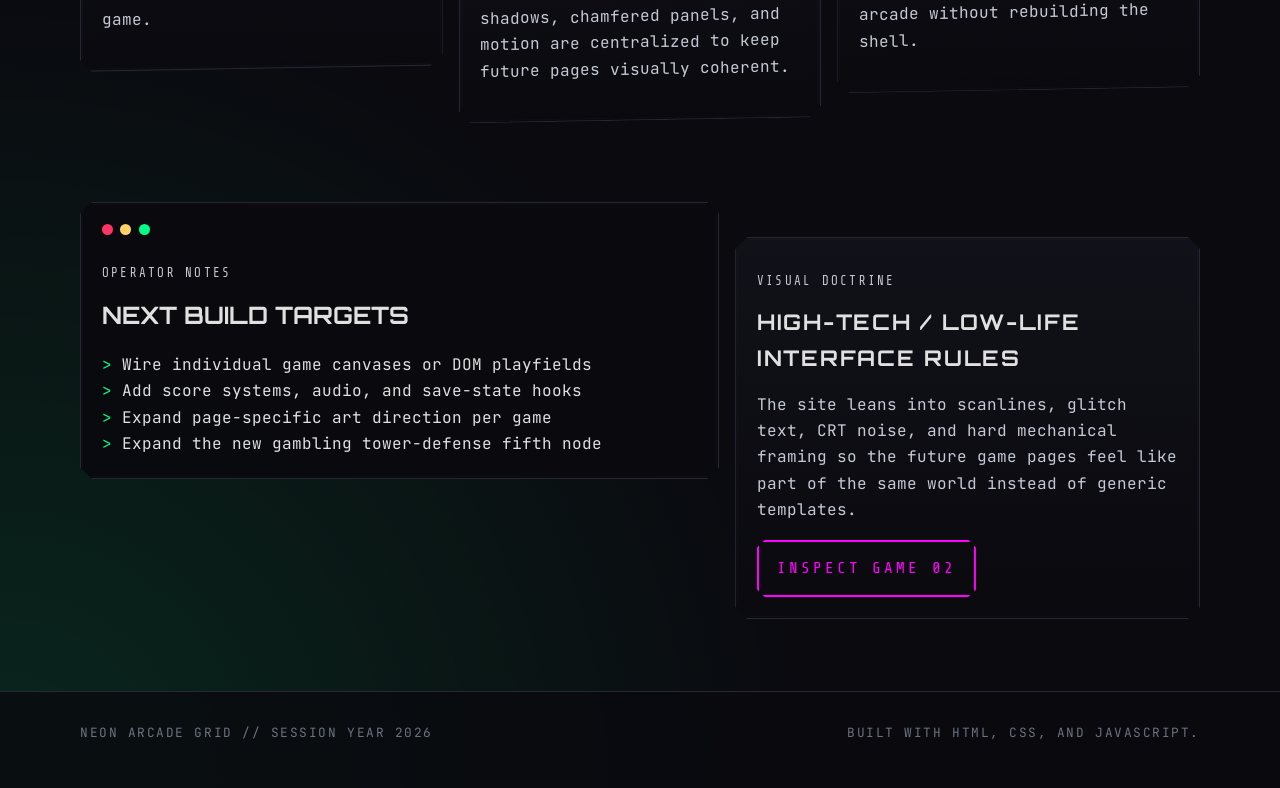
==== commit e9817d36: "new games" ====
--- a/index.html
+++ b/index.html
@@ -40,6 +40,7 @@
             <a href="game-02.html" data-nav="game-02">Game 02</a>
             <a href="game-03.html" data-nav="game-03">Game 03</a>
             <a href="game-04.html" data-nav="game-04">Game 04</a>
+            <a href="game-05.html" data-nav="game-05">Game 05</a>
           </nav>
         </div>
       </header>
@@ -51,7 +52,7 @@
               <p class="eyebrow">Signal online // curated game vault</p>
               <h1 class="glitch-title" data-text="Play The Glitch">Play The Glitch</h1>
               <p class="hero-text type-line">
-                A neon-drenched launchpad for four browser games, built as one dangerous little corner of the network.
+                A neon-drenched launchpad for five browser games, built as one dangerous little corner of the network.
               </p>
               <div class="hero-actions">
                 <a class="button button-primary" href="game-01.html">Enter Game 01</a>
@@ -60,7 +61,7 @@
               <dl class="stat-grid">
                 <div>
                   <dt>Nodes</dt>
-                  <dd data-flicker="05">05</dd>
+                    <dd data-flicker="06">06</dd>
                 </div>
                 <div>
                   <dt>Status</dt>
@@ -98,7 +99,7 @@
           <div class="container">
             <div class="section-heading">
               <p class="eyebrow accent-cyan">Site architecture</p>
-              <h2>Five Pages. One Shared System.</h2>
+              <h2>Six Pages. One Shared System.</h2>
               <p>
                 Each destination already has its own HTML document, while the visual language, navigation, and ambient motion all come from a single shared asset layer.
               </p>
@@ -138,7 +139,7 @@
                   <li><span>&gt;</span> Wire individual game canvases or DOM playfields</li>
                   <li><span>&gt;</span> Add score systems, audio, and save-state hooks</li>
                   <li><span>&gt;</span> Expand page-specific art direction per game</li>
-                  <li><span>&gt;</span> Launch the roll-and-boss fourth node</li>
+                  <li><span>&gt;</span> Expand the new gambling tower-defense fifth node</li>
                 </ul>
               </div>
             </article>
--- a/assets/css/styles.css
+++ b/assets/css/styles.css
@@ -265,6 +265,10 @@
   color: var(--accent-tertiary);
 }
 
+.accent-gold {
+  color: #ffd166;
+}
+
 .glitch-title,
 .page-title,
 h2,
@@ -625,6 +629,12 @@
   grid-template-rows: auto 1fr;
 }
 
+body[data-page="game-05"] .site-shell {
+  min-height: 100vh;
+  display: grid;
+  grid-template-rows: auto 1fr;
+}
+
 body[data-page="game-04"] .inner-page {
   min-height: 0;
   height: calc(100vh - 78px);
@@ -633,6 +643,14 @@
   overflow: hidden;
 }
 
+body[data-page="game-05"] .inner-page {
+  min-height: 0;
+  height: calc(100vh - 78px);
+  display: grid;
+  grid-template-rows: auto 1fr;
+  overflow: hidden;
+}
+
 body[data-page="game-04"] .page-hero {
   padding: 1rem 0 0.75rem;
 }
@@ -688,6 +706,56 @@
   display: none;
 }
 
+body[data-page="game-05"] .page-hero {
+  padding: 1rem 0 0.75rem;
+}
+
+body[data-page="game-05"] .page-hero-grid {
+  gap: 1rem;
+  align-items: start;
+}
+
+body[data-page="game-05"] .page-title {
+  font-size: clamp(2rem, 4vw, 3.15rem);
+}
+
+body[data-page="game-05"] .hero-text {
+  max-width: 54ch;
+  font-size: 0.95rem;
+}
+
+body[data-page="game-05"] .hero-actions {
+  margin: 1rem 0 0;
+}
+
+body[data-page="game-05"] .hero-actions .button {
+  min-height: 40px;
+  padding: 0.7rem 1rem;
+}
+
+body[data-page="game-05"] .detail-panel h2 {
+  font-size: 1.05rem;
+  margin-bottom: 0.45rem;
+}
+
+body[data-page="game-05"] .detail-panel p {
+  font-size: 0.9rem;
+}
+
+body[data-page="game-05"] .content-section {
+  padding: 0.75rem 0 1rem;
+  min-height: 0;
+  display: grid;
+}
+
+body[data-page="game-05"] .content-section > .container {
+  min-height: 0;
+}
+
+body[data-page="game-05"] .site-footer {
+  display: none;
+}
+
 @media (min-width: 901px) {
   body[data-page="game-04"] .page-hero {
     display: none;
@@ -710,15 +778,40 @@
   }
 
   body[data-page="game-04"] .relic-panel {
-    gap: 0.75rem;
+    gap: 0.45rem;
   }
 
   body[data-page="game-04"] .relic-hud {
     align-items: center;
+    gap: 0.55rem;
+  }
+
+  body[data-page="game-04"] .snake-status {
+    margin-top: 0.18rem;
+    font-size: 0.68rem;
+    letter-spacing: 0.1em;
+  }
+
+  body[data-page="game-04"] .score-row {
+    gap: 0.38rem;
+  }
+
+  body[data-page="game-04"] .score-box {
+    min-width: 82px;
+    padding: 0.42rem 0.55rem;
+  }
+
+  body[data-page="game-04"] .score-box span {
+    font-size: 0.56rem;
+  }
+
+  body[data-page="game-04"] .score-box strong {
+    margin-top: 0.12rem;
+    font-size: 1.1rem;
   }
 
   body[data-page="game-04"] .relic-grid {
-    grid-template-columns: minmax(0, 1.7fr) minmax(300px, 0.82fr);
+    grid-template-columns: minmax(0, 1.62fr) minmax(340px, 0.88fr);
     gap: 0.75rem;
     min-height: 0;
   }
@@ -733,7 +826,7 @@
   }
 
   body[data-page="game-04"] .relic-canvas {
-    max-height: min(32vh, 300px);
+    max-height: min(38vh, 360px);
   }
 
   body[data-page="game-04"] .combat-log {
@@ -742,7 +835,7 @@
   }
 
   body[data-page="game-04"] .loadout-card {
-    padding: 0.8rem;
+    padding: 0.62rem;
   }
 
   body[data-page="game-04"] .loadout-list {
@@ -760,6 +853,124 @@
     overflow: visible;
     padding-right: 0;
   }
+
+  body[data-page="game-05"] .page-hero {
+    display: none;
+  }
+
+  body[data-page="game-05"] .content-section {
+    padding: 0.4rem 0 0.5rem;
+  }
+
+  body[data-page="game-05"] .game-layout.alt-layout {
+    grid-template-columns: minmax(0, 1.6fr) minmax(320px, 0.9fr);
+    gap: 0.75rem;
+    align-items: stretch;
+    min-height: 100%;
+  }
+
+  body[data-page="game-05"] .tower-panel {
+    gap: 0.45rem;
+    min-height: 100%;
+  }
+
+  body[data-page="game-05"] .tower-hud {
+    align-items: center;
+    gap: 0.55rem;
+  }
+
+  body[data-page="game-05"] .snake-status {
+    margin-top: 0.18rem;
+    font-size: 0.68rem;
+    letter-spacing: 0.1em;
+  }
+
+  body[data-page="game-05"] .score-row {
+    gap: 0.38rem;
+  }
+
+  body[data-page="game-05"] .score-box {
+    min-width: 82px;
+    padding: 0.42rem 0.55rem;
+  }
+
+  body[data-page="game-05"] .score-box span {
+    font-size: 0.56rem;
+  }
+
+  body[data-page="game-05"] .score-box strong {
+    margin-top: 0.12rem;
+    font-size: 1.1rem;
+  }
+
+  body[data-page="game-05"] .tower-screen {
+    min-height: 0;
+    height: 100%;
+    padding: 0.65rem;
+  }
+
+  body[data-page="game-05"] .tower-canvas {
+    width: 100%;
+    max-width: 100%;
+    max-height: min(44vh, 390px);
+  }
+
+  body[data-page="game-05"] .tower-sidebar {
+    grid-template-rows: auto auto minmax(0, 1fr);
+    min-height: 0;
+    gap: 0.75rem;
+  }
+
+  body[data-page="game-05"] .tower-roll-card,
+  body[data-page="game-05"] .tower-upgrade-card,
+  body[data-page="game-05"] .tower-log-card {
+    gap: 0.65rem;
+    min-height: 0;
+  }
+
+  body[data-page="game-05"] .tower-roll-preview {
+    padding: 0.75rem;
+  }
+
+  body[data-page="game-05"] .tower-roll-preview strong,
+  body[data-page="game-05"] .tower-upgrade-card strong {
+    font-size: 1rem;
+  }
+
+  body[data-page="game-05"] .tower-roll-preview p,
+  body[data-page="game-05"] .tower-upgrade-card p {
+    font-size: 0.78rem;
+    line-height: 1.4;
+  }
+
+  body[data-page="game-05"] .tower-roll-actions {
+    gap: 0.5rem;
+  }
+
+  body[data-page="game-05"] .tower-roll-actions .button,
+  body[data-page="game-05"] .tower-upgrade-actions .button {
+    min-height: 40px;
+    padding: 0.65rem 0.7rem;
+  }
+
+  body[data-page="game-05"] .tower-upgrade-grid {
+    gap: 0.5rem;
+  }
+
+  body[data-page="game-05"] .tower-upgrade-card article {
+    padding: 0.68rem;
+  }
+
+  body[data-page="game-05"] .tower-log {
+    min-height: 0;
+    max-height: none;
+    height: 100%;
+    padding: 0.75rem;
+  }
+}
+
+body[data-page="game-05"] .tower-log-card {
+  min-height: 0;
 }
 
 .landscape-warning {
@@ -1000,6 +1211,140 @@
   box-shadow: inset 0 0 24px rgba(0, 212, 255, 0.12), 0 0 24px rgba(0, 212, 255, 0.1);
 }
 
+.tower-panel {
+  display: grid;
+  gap: 1rem;
+}
+
+.tower-hud {
+  display: flex;
+  justify-content: space-between;
+  gap: 1rem;
+  align-items: end;
+}
+
+.tower-screen {
+  position: relative;
+  overflow: hidden;
+  display: grid;
+  place-items: center;
+  padding: clamp(0.75rem, 2vw, 1rem);
+  background:
+    linear-gradient(rgba(151, 120, 208, 0.06) 1px, transparent 1px),
+    linear-gradient(90deg, rgba(151, 120, 208, 0.06) 1px, transparent 1px),
+    radial-gradient(circle at center, rgba(126, 82, 208, 0.14), transparent 60%),
+    linear-gradient(180deg, rgba(20, 14, 30, 0.96), rgba(8, 10, 16, 0.98));
+  background-size: 28px 28px, 28px 28px, auto, auto;
+}
+
+.tower-canvas {
+  width: min(100%, 760px);
+  aspect-ratio: 16 / 9;
+  border: 1px solid rgba(151, 120, 208, 0.34);
+  clip-path: var(--chamfer-sm);
+  background:
+    repeating-linear-gradient(0deg, rgba(255, 255, 255, 0.02), rgba(255, 255, 255, 0.02) 2px, transparent 2px, transparent 4px),
+    rgba(14, 12, 22, 0.98);
+  box-shadow: inset 0 0 26px rgba(151, 120, 208, 0.14), 0 0 26px rgba(110, 70, 208, 0.08);
+  cursor: crosshair;
+}
+
+.tower-sidebar {
+  display: grid;
+  gap: 1rem;
+}
+
+.tower-roll-card,
+.tower-upgrade-card,
+.tower-log-card {
+  display: grid;
+  gap: 0.8rem;
+}
+
+.tower-roll-actions {
+  display: grid;
+  grid-template-columns: repeat(2, minmax(0, 1fr));
+  gap: 0.6rem;
+}
+
+.tower-roll-preview {
+  padding: 1rem;
+  border: 1px solid rgba(255, 209, 102, 0.28);
+  clip-path: var(--chamfer-sm);
+  background: rgba(24, 18, 8, 0.82);
+}
+
+.tower-roll-preview span,
+.tower-upgrade-card span {
+  display: block;
+  color: var(--muted-foreground);
+  font-family: "Share Tech Mono", monospace;
+  font-size: 0.72rem;
+  letter-spacing: 0.16em;
+  text-transform: uppercase;
+}
+
+.tower-roll-preview strong,
+.tower-upgrade-card strong {
+  display: block;
+  margin-top: 0.35rem;
+  font-family: "Orbitron", monospace;
+  font-size: 1.12rem;
+}
+
+.tower-roll-preview p,
+.tower-upgrade-card p {
+  margin: 0.5rem 0 0;
+  color: #d8d0c4;
+}
+
+.tower-roll-meta {
+  color: #ffd166;
+  font-size: 0.82rem;
+  letter-spacing: 0.08em;
+  text-transform: uppercase;
+}
+
+.tower-roll-meta.is-unaffordable {
+  color: #ff3366;
+  text-shadow: 0 0 10px rgba(255, 51, 102, 0.3);
+}
+
+.tower-upgrade-grid {
+  display: grid;
+  grid-template-columns: repeat(2, minmax(0, 1fr));
+  gap: 0.6rem;
+}
+
+.tower-upgrade-card article {
+  padding: 0.85rem;
+  border: 1px solid rgba(42, 42, 58, 0.95);
+  clip-path: var(--chamfer-sm);
+  background: rgba(18, 18, 26, 0.78);
+}
+
+.tower-upgrade-actions {
+  display: grid;
+}
+
+.tower-log {
+  min-height: 180px;
+  max-height: 240px;
+  overflow: auto;
+  padding: 1rem;
+  border: 1px solid rgba(42, 42, 58, 0.95);
+  clip-path: var(--chamfer-sm);
+  background: rgba(10, 10, 15, 0.96);
+  display: grid;
+  gap: 0.4rem;
+  align-content: start;
+}
+
+.tower-log p {
+  margin: 0;
+  color: #ddd4c5;
+}
+
 .relic-panel {
   display: grid;
   gap: 1rem;
@@ -1041,7 +1386,7 @@
 }
 
 .relic-loadout-panel {
-  grid-template-rows: auto auto auto minmax(0, 1fr);
+  grid-template-rows: auto auto minmax(0, 1fr) auto;
 }
 
 .relic-combat-panel {
@@ -1117,6 +1462,22 @@
   padding-right: 0.3rem;
 }
 
+.sidebar-loadout-list {
+  gap: 0.5rem;
+  overflow-y: auto;
+  padding-right: 0.25rem;
+}
+
+.sidebar-loadout-list .loadout-card p {
+  font-size: 0.76rem;
+  line-height: 1.42;
+  margin-top: 0.35rem;
+}
+
+.sidebar-loadout-list .loadout-card strong {
+  font-size: clamp(0.82rem, 1.1vw, 1rem);
+}
+
 .loadout-card {
   padding: 1rem;
   background: rgba(18, 18, 26, 0.8);
@@ -1187,6 +1548,12 @@
   text-shadow: 0 0 24px rgba(255, 247, 199, 0.72), 0 0 40px rgba(255, 217, 92, 0.35);
 }
 
+.rarity-nathan {
+  color: #2b003f;
+  text-shadow: 0 0 6px #8a00ff, 0 0 18px #4b0082, 0 0 38px #ff00ff;
+  animation: rgb-shift 1.2s infinite steps(2);
+}
+
 .actor-card span {
   color: #c9d2de;
   font-size: 0.8rem;
@@ -1207,8 +1574,12 @@
 .relic-top-actions,
 .relic-roll-actions {
   display: grid;
+  grid-template-columns: repeat(5, minmax(0, 1fr));
+  gap: 0.6rem;
+}
+
+.relic-roll-actions {
   grid-template-columns: repeat(3, minmax(0, 1fr));
-  gap: 0.6rem;
 }
 
 .relic-top-actions .button,
@@ -1304,21 +1675,26 @@
 
 .odds-panel {
   display: grid;
-  gap: 0.55rem;
-  padding: 0.7rem;
+  gap: 0.32rem;
+  padding: 0.42rem;
   border: 1px solid rgba(255, 0, 255, 0.28);
   background: rgba(255, 0, 255, 0.05);
   clip-path: var(--chamfer-sm);
 }
 
+.odds-panel .card-tag {
+  margin: 0;
+  font-size: 0.62rem;
+}
+
 .odds-grid {
   display: grid;
-  grid-template-columns: repeat(3, minmax(0, 1fr));
-  gap: 0.35rem;
+  grid-template-columns: repeat(9, minmax(0, 1fr));
+  gap: 0.2rem;
 }
 
 .odds-row {
-  padding: 0.48rem 0.55rem;
+  padding: 0.25rem 0.24rem;
   border: 1px solid rgba(42, 42, 58, 0.92);
   background: rgba(10, 10, 15, 0.72);
   clip-path: var(--chamfer-sm);
@@ -1328,16 +1704,66 @@
   display: block;
   color: var(--muted-foreground);
   font-family: "Share Tech Mono", monospace;
-  font-size: 0.58rem;
-  letter-spacing: 0.16em;
+  font-size: 0.42rem;
+  letter-spacing: 0.08em;
   text-transform: uppercase;
+  white-space: nowrap;
+  overflow: hidden;
+  text-overflow: clip;
 }
 
 .odds-row strong {
   display: block;
-  margin-top: 0.2rem;
+  margin-top: 0.1rem;
   font-family: "Orbitron", monospace;
-  font-size: 0.78rem;
+  font-size: 0.52rem;
+}
+
+.relic-confirm {
+  position: absolute;
+  inset: 0;
+  z-index: 8;
+  display: grid;
+  place-items: center;
+  padding: 1rem;
+  background:
+    repeating-linear-gradient(0deg, rgba(255, 51, 102, 0.12), rgba(255, 51, 102, 0.12) 2px, transparent 2px, transparent 5px),
+    radial-gradient(circle at center, rgba(255, 51, 102, 0.38), rgba(10, 10, 15, 0.94) 68%);
+  border: 1px solid rgba(255, 51, 102, 0.75);
+  box-shadow: inset 0 0 42px rgba(255, 51, 102, 0.34), 0 0 28px rgba(255, 51, 102, 0.25);
+}
+
+.relic-confirm.is-hidden {
+  display: none;
+}
+
+.relic-confirm-card {
+  width: min(100%, 420px);
+  display: grid;
+  gap: 0.85rem;
+  padding: 1rem;
+  border: 2px solid var(--destructive);
+  background: rgba(20, 4, 10, 0.96);
+  clip-path: var(--chamfer);
+  box-shadow: 0 0 18px rgba(255, 51, 102, 0.45);
+}
+
+.relic-confirm-card h3 {
+  color: #ffe7ef;
+  font-size: 1rem;
+  letter-spacing: 0.12em;
+}
+
+.relic-confirm-card p {
+  margin: 0;
+  color: #ffd3dd;
+  font-size: 0.8rem;
+}
+
+.relic-confirm-actions {
+  display: grid;
+  grid-template-columns: repeat(2, minmax(0, 1fr));
+  gap: 0.55rem;
 }
 
 .snake-canvas {
@@ -1542,16 +1968,35 @@
     overflow: visible;
   }
 
+  body[data-page="game-05"] .inner-page {
+    height: auto;
+    min-height: calc(100vh - 78px);
+    overflow: visible;
+  }
+
   body[data-page="game-04"] .content-section {
     display: block;
   }
 
+  body[data-page="game-05"] .content-section {
+    display: block;
+  }
+
   body[data-page="game-04"] .site-footer {
     display: block;
   }
 
+  body[data-page="game-05"] .site-footer {
+    display: block;
+  }
+
   .relic-grid,
   .combat-actors {
+    grid-template-columns: 1fr;
+  }
+
+  .tower-roll-actions,
+  .tower-upgrade-grid {
     grid-template-columns: 1fr;
   }
 
@@ -1633,3 +2078,12 @@
     min-height: 280px;
   }
 }
+
+@media (min-width: 901px) {
+  body[data-page="game-05"] .tower-roll-actions .button,
+  body[data-page="game-05"] .tower-upgrade-actions .button {
+    min-height: 36px;
+    padding: 0.58rem 0.62rem;
+    font-size: 0.88rem;
+  }
+}
